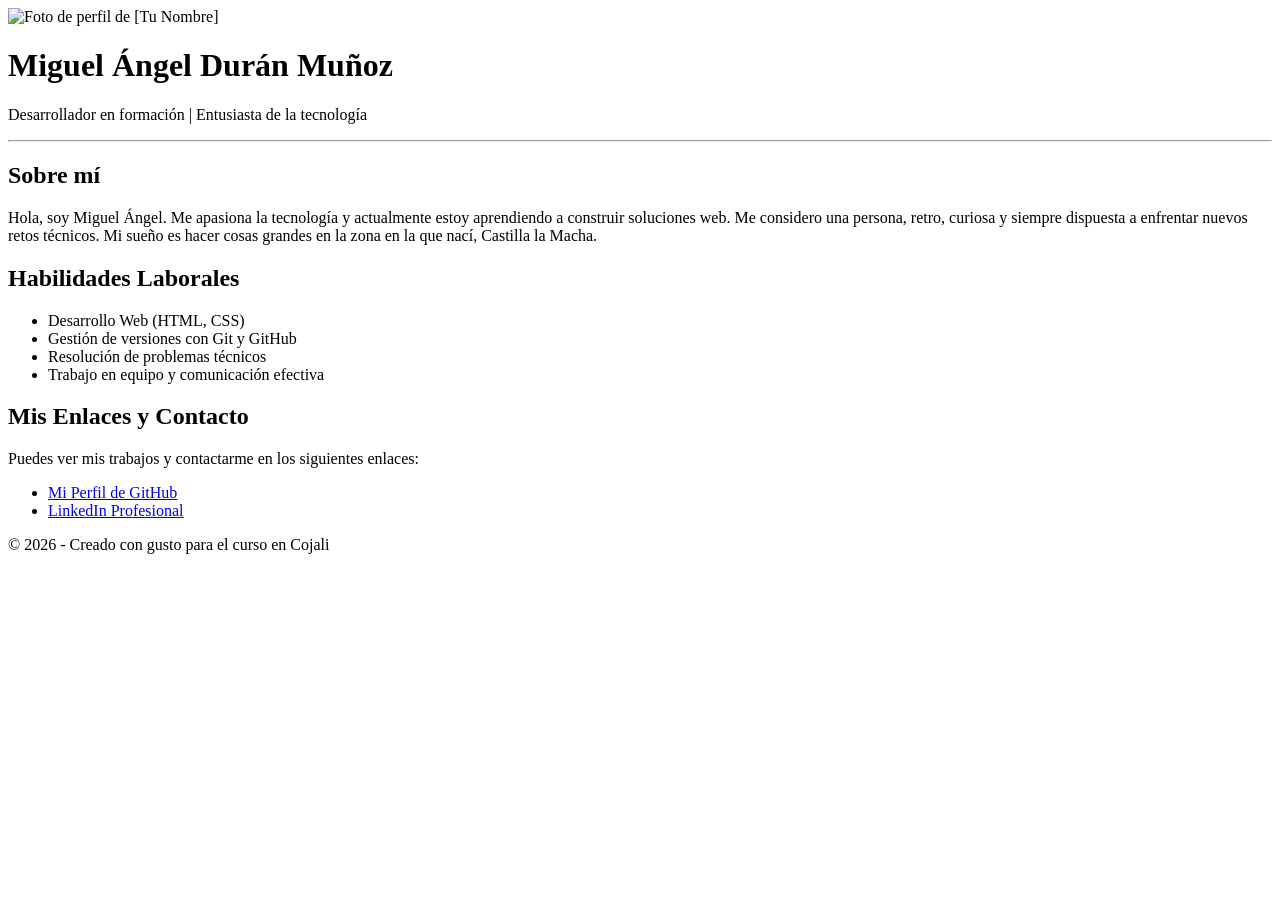
==== index.html @ bf53afa1 "Add files via upload Añadida estructura inicial del portfolio según ejercicio." ====
<!DOCTYPE html>
<html lang="es">
<head>
    <meta charset="UTF-8">
    <meta name="viewport" content="width=device-width, initial-scale=1.0">
    <title>Portafolio Profesional Miguel Ángel Durán Muñoz</title>
</head>
<body>

    <!-- Encabezado con Imagen y Datos Principales -->
    <header>
        <img src="tu-foto.jpg" alt="Foto de perfil de [Tu Nombre]" width="150">
        <h1>Miguel Ángel Durán Muñoz</h1>
        <p>Desarrollador en formación | Entusiasta de la tecnología</p>
    </header>

    <hr>

    <!-- Sección: Sobre Mí -->
    <section id="sobre-mi">
        <h2>Sobre mí</h2>
        <p>
            Hola, soy Miguel Ángel. Me apasiona la tecnología y actualmente estoy 
            aprendiendo a construir soluciones web. Me considero una persona, retro, curiosa 
            y siempre dispuesta a enfrentar nuevos retos técnicos. Mi sueño es hacer cosas
            grandes en la zona en la que nací, Castilla la Macha.
        </p>
    </section>

    <!-- Sección: Habilidades Laborales -->
    <section id="habilidades">
        <h2>Habilidades Laborales</h2>
        <ul>
            <li>Desarrollo Web (HTML, CSS)</li>
            <li>Gestión de versiones con Git y GitHub</li>
            <li>Resolución de problemas técnicos</li>
            <li>Trabajo en equipo y comunicación efectiva</li>
        </ul>
    </section>

    <!-- Sección: Enlaces y Proyectos -->
    <section id="proyectos">
        <h2>Mis Enlaces y Contacto</h2>
        <p>Puedes ver mis trabajos y contactarme en los siguientes enlaces:</p>
        <ul>
            <li><a href="https://github.com/tu-usuario" target="_blank">Mi Perfil de GitHub</a></li>
            <li><a href="https://linkedin.com/in/tu-perfil" target="_blank">LinkedIn Profesional</a></li>
        </ul>
    </section>

    <footer>
        <p>&copy; 2026 - Creado con gusto para el curso en Cojali</p>
    </footer>

</body>
</html>
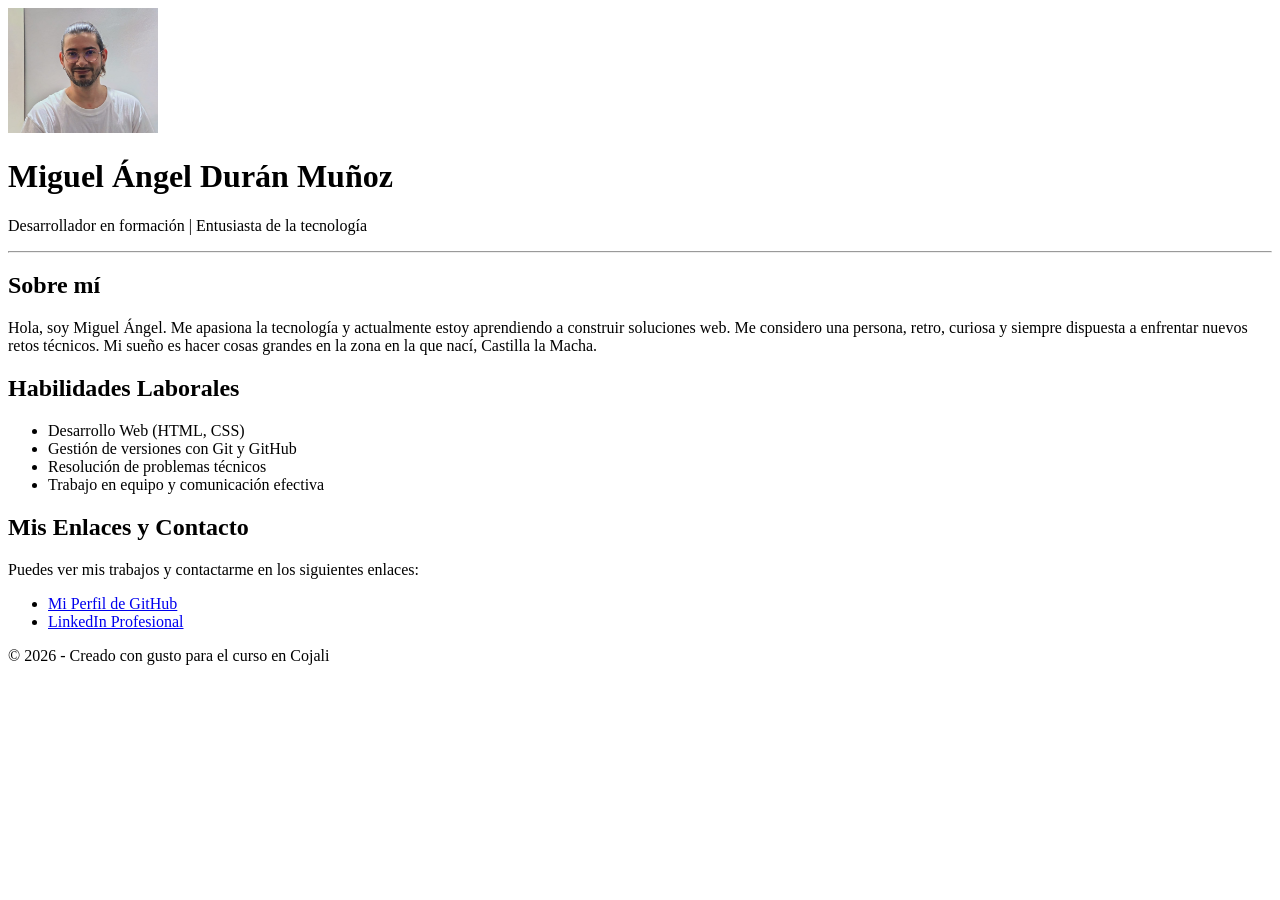
==== commit c4c1d45a: "Versión final con imagen y estructura de carpetas corregida" ====
--- a/index.html
+++ b/index.html
@@ -9,7 +9,7 @@
 
     <!-- Encabezado con Imagen y Datos Principales -->
     <header>
-        <img src="tu-foto.jpg" alt="Foto de perfil de [Tu Nombre]" width="150">
+        <img src="img/curriculum.JPG" alt="Foto de perfil" width="150">
         <h1>Miguel Ángel Durán Muñoz</h1>
         <p>Desarrollador en formación | Entusiasta de la tecnología</p>
     </header>
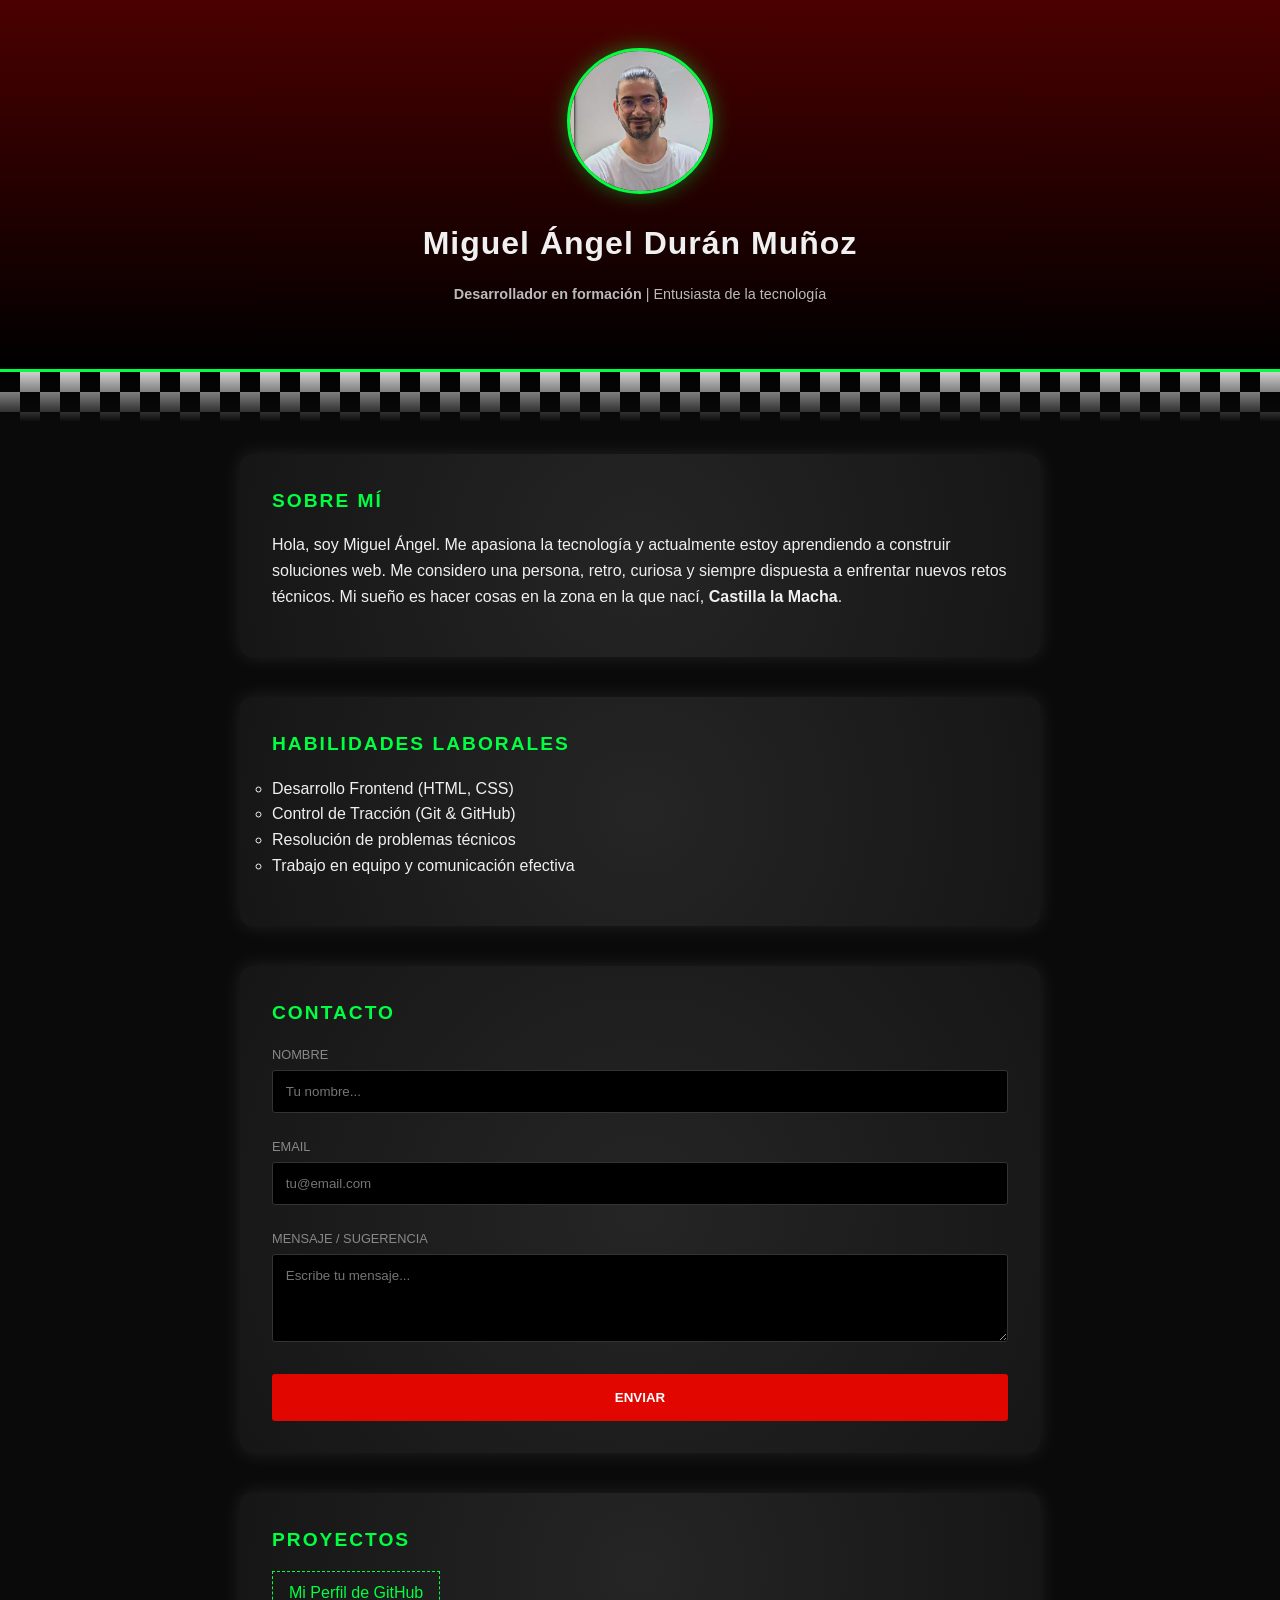
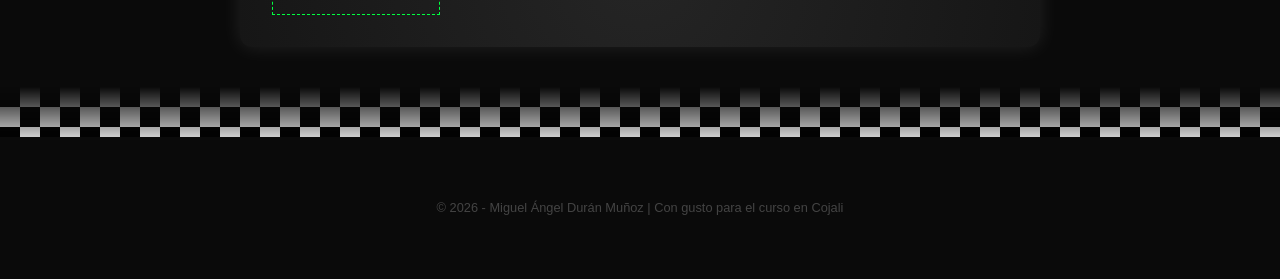
==== commit 6de1e47b: "Diseño día 2: html + css" ====
--- a/index.html
+++ b/index.html
@@ -3,53 +3,72 @@
 <head>
     <meta charset="UTF-8">
     <meta name="viewport" content="width=device-width, initial-scale=1.0">
-    <title>Portafolio Profesional Miguel Ángel Durán Muñoz</title>
+    <title>Mi-portfolio | Miguel Ángel Durán Muñoz</title>
+    <link rel="stylesheet" href="css/style.css">
 </head>
 <body>
 
-    <!-- Encabezado con Imagen y Datos Principales -->
     <header>
-        <img src="img/curriculum.JPG" alt="Foto de perfil" width="150">
+        <img src="img/curriculum.JPG" alt="Miguel Ángel Durán Muñoz" class="img-perfil">
         <h1>Miguel Ángel Durán Muñoz</h1>
-        <p>Desarrollador en formación | Entusiasta de la tecnología</p>
+        <p class="subtitle"><strong>Desarrollador en formación</strong> | Entusiasta de la tecnología</p>
     </header>
 
-    <hr>
+    <div class="bandera-cuadros-arriba"></div>
 
-    <!-- Sección: Sobre Mí -->
-    <section id="sobre-mi">
-        <h2>Sobre mí</h2>
-        <p>
-            Hola, soy Miguel Ángel. Me apasiona la tecnología y actualmente estoy 
+    <main>
+        <section class="sobre-mi">
+            <h2>Sobre mí</h2>
+            <p>
+                Hola, soy Miguel Ángel. Me apasiona la tecnología y actualmente estoy 
             aprendiendo a construir soluciones web. Me considero una persona, retro, curiosa 
-            y siempre dispuesta a enfrentar nuevos retos técnicos. Mi sueño es hacer cosas
-            grandes en la zona en la que nací, Castilla la Macha.
-        </p>
-    </section>
+            y siempre dispuesta a enfrentar nuevos retos técnicos. Mi sueño es hacer  cosas
+            en la zona en la que nací, <strong>Castilla la Macha</strong>.
+            </p>
+        </section>
 
-    <!-- Sección: Habilidades Laborales -->
-    <section id="habilidades">
-        <h2>Habilidades Laborales</h2>
-        <ul>
-            <li>Desarrollo Web (HTML, CSS)</li>
-            <li>Gestión de versiones con Git y GitHub</li>
-            <li>Resolución de problemas técnicos</li>
-            <li>Trabajo en equipo y comunicación efectiva</li>
-        </ul>
-    </section>
+        <section class="habilidades">
+            <h2>Habilidades Laborales</h2>
+            <ul>
+                <li>Desarrollo Frontend (HTML, CSS)</li>
+                <li>Control de Tracción (Git & GitHub)</li>
+                <li>Resolución de problemas técnicos</li>
+                <li>Trabajo en equipo y comunicación efectiva</li>
+            </ul>
+        </section>
 
-    <!-- Sección: Enlaces y Proyectos -->
-    <section id="proyectos">
-        <h2>Mis Enlaces y Contacto</h2>
-        <p>Puedes ver mis trabajos y contactarme en los siguientes enlaces:</p>
-        <ul>
-            <li><a href="https://github.com/tu-usuario" target="_blank">Mi Perfil de GitHub</a></li>
-            <li><a href="https://linkedin.com/in/tu-perfil" target="_blank">LinkedIn Profesional</a></li>
-        </ul>
-    </section>
+        <section class="contacto">
+            <h2>Contacto</h2>
+            <form>
+                <div class="form-group">
+                    <label for="nombre">Nombre</label>
+                    <input type="text" id="nombre" class="nombre" name="nombre" placeholder="Tu nombre..." required>
+                </div>
+
+                <div class="form-group">
+                    <label for="email">Email</label>
+                    <input type="email" id="email" class="email" name="email" placeholder="tu@email.com" required>
+                </div>
+
+                <div class="form-group">
+                    <label for="mensaje">Mensaje / Sugerencia</label>
+                    <textarea id="mensaje" class="mensaje" name="mensaje" rows="4" placeholder="Escribe tu mensaje..."></textarea>
+                </div>
+
+                <button type="submit">Enviar</button>
+            </form>
+        </section>
+
+        <section class="paddock">
+            <h2>Proyectos</h2>
+            <a href="https://github.com/madzorca/mi-portfolio.git" target="_blank" class="github-link">Mi Perfil de GitHub</a>
+        </section>
+    </main>
+
+    <div class="bandera-cuadros-abajo"></div>
 
     <footer>
-        <p>&copy; 2026 - Creado con gusto para el curso en Cojali</p>
+        <p>&copy; 2026 - Miguel Ángel Durán Muñoz | Con gusto para el curso en Cojali</p>
     </footer>
 
 </body>
--- a/css/style.css
+++ b/css/style.css
@@ -0,0 +1,190 @@
+/* Paleta de colores SimRacing */
+:root {
+    --rojo-f1: #e10600;
+    --verde-neon: #00ff41;
+    --fondo: #0a0a0a;
+    --tarjeta: #161616;
+    --texto: #f0f0f0;
+}
+
+body {
+    background-color: var(--fondo);
+    color: var(--texto);
+    font-family: 'Segoe UI', Tahoma, Geneva, Verdana, sans-serif;
+    margin: 0;
+    line-height: 1.6;
+}
+
+/* Encabezado con degradado agresivo */
+header {
+    background: linear-gradient(180deg, #4b0000 0%, #000000 100%);
+    padding: 3rem 1rem;
+    text-align: center;
+    border-bottom: 3px solid var(--verde-neon);
+}
+
+.img-perfil {
+    width: 140px;
+    height: 140px;
+    border-radius: 50%;
+    border: 3px solid var(--verde-neon);
+    box-shadow: 0 0 20px rgba(0, 255, 65, 0.4);
+    object-fit: cover; /* Evita que la foto se deforme */
+}
+
+h1 {
+    margin: 1rem 0 0.5rem 0;
+    letter-spacing: 1px;
+}
+
+.subtitle {
+    font-size: 0.9rem;
+    color: #bbb;
+}
+
+/* Contenedor y Secciones */
+main {
+    max-width: 800px;
+    margin: 2rem auto;
+    padding: 0 1.5rem;
+}
+
+/* Secciones con resplandor uniforme en todas las direcciones */
+section {
+    background: var(--tarjeta);
+    padding: 2rem;
+    margin-bottom: 2.5rem;
+    border-radius: 12px;
+    border: none; /* Adiós definitivo a la franja roja lateral */
+
+    /* Resplandor uniforme: 0px de desplazamiento (x e y), 
+       20px de desenfoque y un gris claro transparente */
+    box-shadow: 0 0 20px rgba(255, 255, 255, 0.1);
+
+    /* Degradado radial sutil para el fondo de la tarjeta */
+    background-image: radial-gradient(
+        circle, 
+        #252525 0%, 
+        var(--tarjeta) 100%
+    );
+
+    transition: box-shadow 0.4s ease, transform 0.4s ease;
+}
+
+h2 {
+    color: var(--verde-neon);
+    text-transform: uppercase;
+    font-size: 1.2rem;
+    margin-top: 0;
+    letter-spacing: 2px;
+}
+
+/* Estilos de Formulario */
+.form-group {
+    margin-bottom: 1.5rem;
+}
+
+label {
+    display: block;
+    font-size: 0.8rem;
+    text-transform: uppercase;
+    color: #888;
+    margin-bottom: 5px;
+}
+
+/* Inputs con aspecto de consola de datos */
+input, textarea {
+    width: 100%;
+    background: #000;
+    border: 1px solid #333;
+    color: white;
+    padding: 0.8rem;
+    border-radius: 3px;
+    font-family: inherit;
+    box-sizing: border-box; 
+}
+
+input:focus, textarea:focus {
+    outline: none;
+    border-color: var(--verde-neon);
+}
+
+/* Botón que parece un interruptor de arranque */
+button {
+    background-color: var(--rojo-f1);
+    color: white;
+    padding: 1rem;
+    border: none;
+    border-radius: 3px;
+    font-weight: bold;
+    text-transform: uppercase;
+    cursor: pointer;
+    width: 100%;
+    transition: all 0.3s ease;
+}
+
+button:hover {
+    background-color: var(--verde-neon);
+    color: black;
+    box-shadow: 0 0 15px var(--verde-neon);
+}
+
+/* Enlaces y Footer */
+.github-link {
+    display: inline-block;
+    color: var(--verde-neon);
+    text-decoration: none;
+    border: 1px dashed var(--verde-neon);
+    padding: 0.5rem 1rem;
+    transition: 0.3s;
+}
+
+.github-link:hover {
+    background: var(--verde-neon);
+    color: black;
+}
+
+footer {
+    text-align: center;
+    padding: 3rem;
+    font-size: 0.8rem;
+    color: #444;
+}
+
+/* Estilo para las listas de habilidades */
+ul {
+    list-style: circle;
+    padding: 0;
+}
+
+.bandera-cuadros-arriba {
+    height: 50px; /* Altura de la franja */
+    width: 100%;
+    
+    /* Creamos el patrón de cuadros con solo 2 líneas */
+    background-image: conic-gradient(#fff 90deg, #000 90deg 180deg, #fff 180deg 270deg, #000 270deg);
+    background-size: 40px 40px; /* Tamaño de los cuadros */
+
+    /* El degradado hacia el main */
+    -webkit-mask-image: linear-gradient(to bottom, black, transparent);
+    mask-image: linear-gradient(to bottom, black, transparent);
+    
+    opacity: 0.8;
+    margin-bottom: 20px;
+}
+
+.bandera-cuadros-abajo {
+    height: 50px;
+    width: 100%;
+    
+    /* El mismo patrón de cuadros sencillo */
+    background-image: conic-gradient(#fff 90deg, #000 90deg 180deg, #fff 180deg 270deg, #000 270deg);
+    background-size: 40px 40px;
+
+    /* Transparencia al revés: de transparente a negro (opaco) */
+    -webkit-mask-image: linear-gradient(to top, black, transparent);
+    mask-image: linear-gradient(to top, black, transparent);
+    
+    opacity: 0.8;
+    margin-top: 20px; /* Espacio con lo que haya arriba */
+}
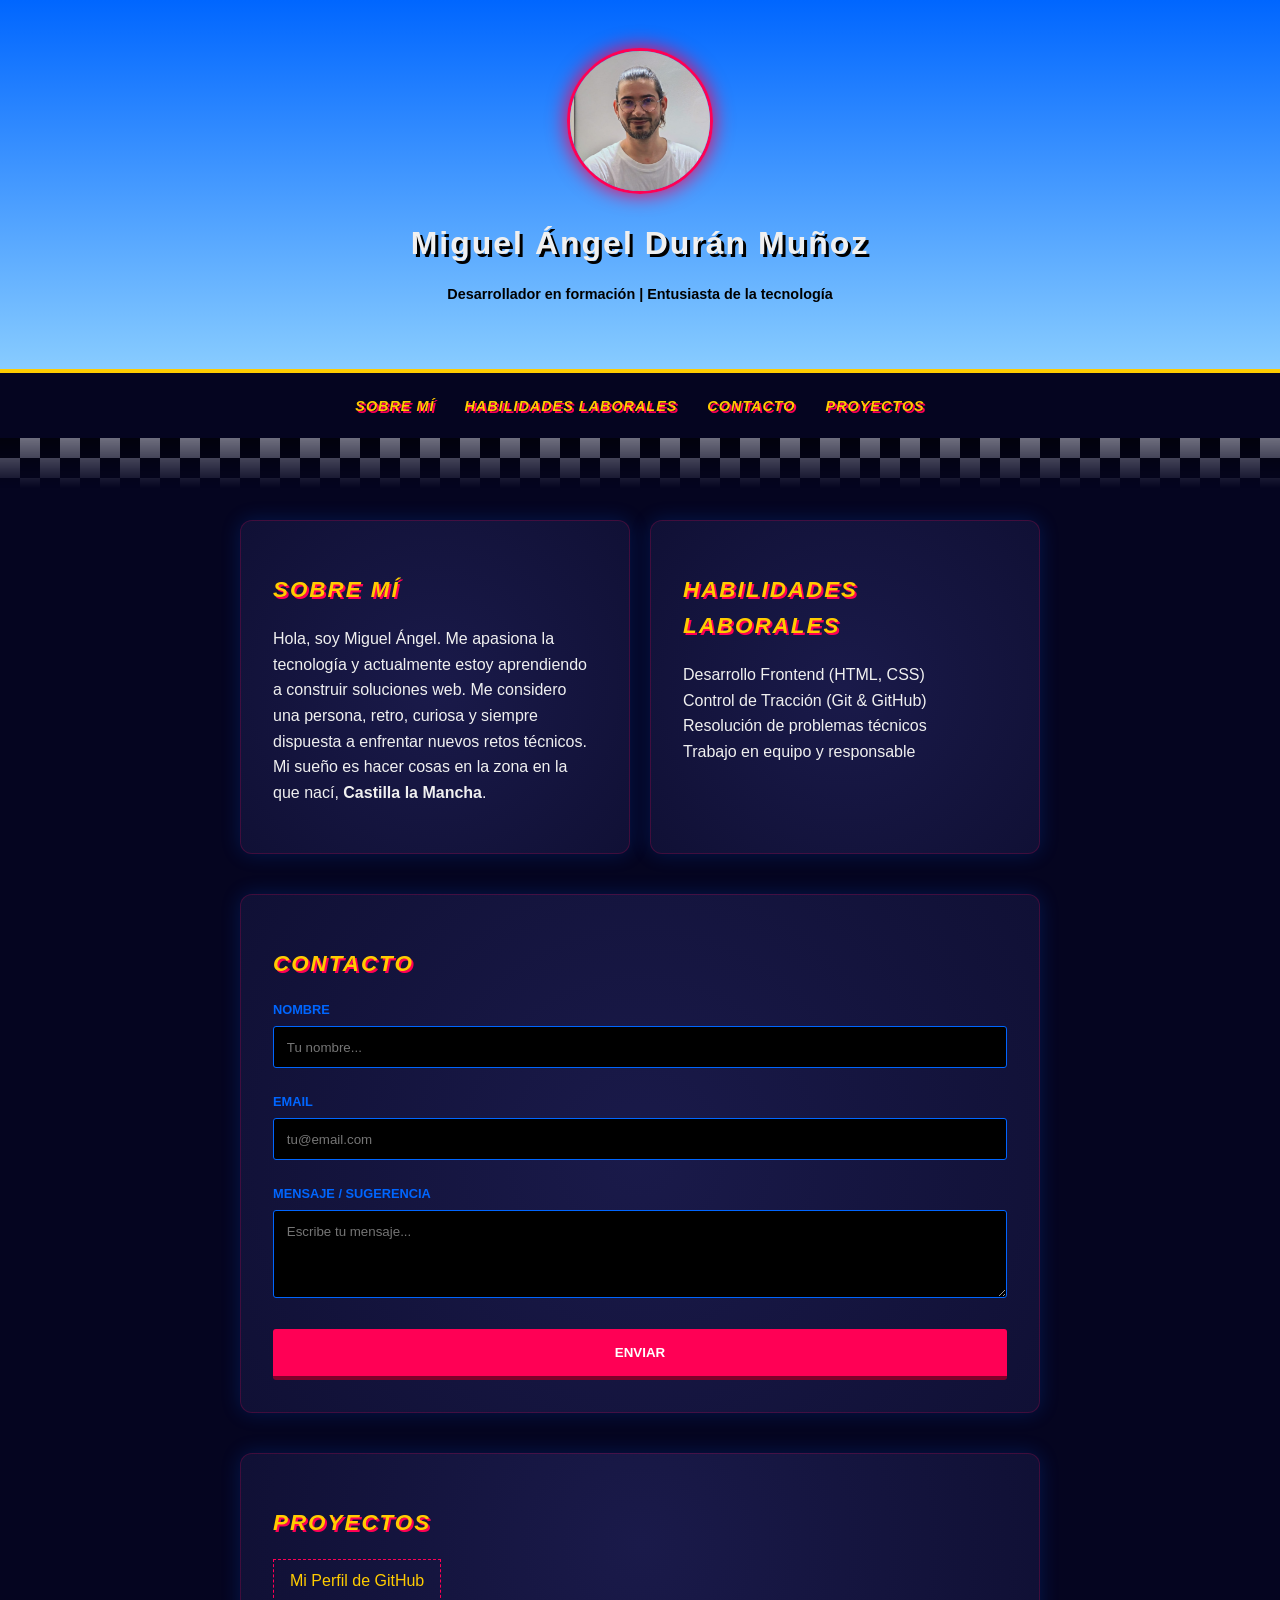
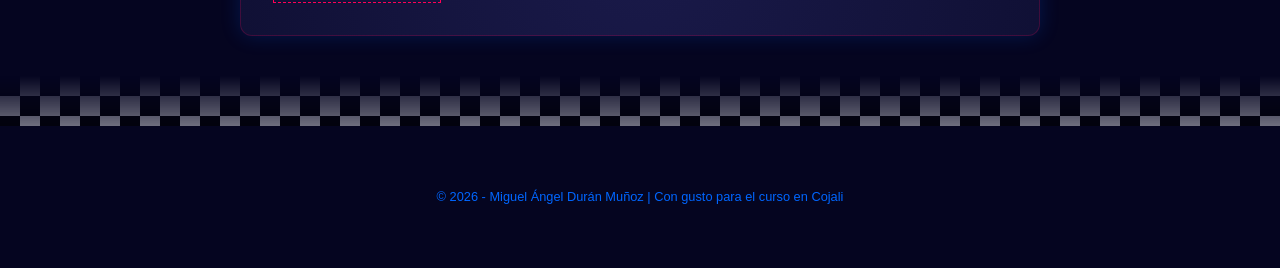
==== commit 7362ee64: "Menú + flex/cambio de colores" ====
--- a/index.html
+++ b/index.html
@@ -14,30 +14,41 @@
         <p class="subtitle"><strong>Desarrollador en formación</strong> | Entusiasta de la tecnología</p>
     </header>
 
+        <nav>
+            <ul class="menu-navegacion">
+                <li><a href="#sobre-mi">Sobre mí</a></li>
+                <li><a href="#habilidades">Habilidades Laborales</a></li>
+                <li><a href="#contacto">Contacto</a></li>
+                <li><a href="#proyectos">Proyectos</a></li>
+            </ul>
+        </nav>
+
     <div class="bandera-cuadros-arriba"></div>
 
     <main>
-        <section class="sobre-mi">
+        <div class="contenedor-flex">
+        <section class="sobre-mi" id="sobre-mi">
             <h2>Sobre mí</h2>
             <p>
                 Hola, soy Miguel Ángel. Me apasiona la tecnología y actualmente estoy 
             aprendiendo a construir soluciones web. Me considero una persona, retro, curiosa 
             y siempre dispuesta a enfrentar nuevos retos técnicos. Mi sueño es hacer  cosas
-            en la zona en la que nací, <strong>Castilla la Macha</strong>.
+            en la zona en la que nací, <strong>Castilla la Mancha</strong>.
             </p>
         </section>
 
-        <section class="habilidades">
+        <section class="habilidades" id="habilidades">
             <h2>Habilidades Laborales</h2>
             <ul>
                 <li>Desarrollo Frontend (HTML, CSS)</li>
                 <li>Control de Tracción (Git & GitHub)</li>
                 <li>Resolución de problemas técnicos</li>
-                <li>Trabajo en equipo y comunicación efectiva</li>
+                <li>Trabajo en equipo y responsable</li>
             </ul>
         </section>
+        </div>
 
-        <section class="contacto">
+        <section class="contacto" id="contacto">
             <h2>Contacto</h2>
             <form>
                 <div class="form-group">
@@ -59,7 +70,7 @@
             </form>
         </section>
 
-        <section class="paddock">
+        <section class="proyectos" id="proyectos">
             <h2>Proyectos</h2>
             <a href="https://github.com/madzorca/mi-portfolio.git" target="_blank" class="github-link">Mi Perfil de GitHub</a>
         </section>
--- a/css/style.css
+++ b/css/style.css
@@ -1,9 +1,11 @@
-/* Paleta de colores SimRacing */
+/* Paleta de colores OutRun / SEGA Sky */
 :root {
-    --rojo-f1: #e10600;
-    --verde-neon: #00ff41;
-    --fondo: #0a0a0a;
-    --tarjeta: #161616;
+    --rojo-neon: #ff0055;    /* El rosa/rojo del logo de OutRun */
+    --verde-neon: #33ff00;   /* Verde brillante de recreativa */
+    --azul-sega: #0066ff;    /* El legendario SEGA Sky Blue */
+    --amarillo-sun: #ffcc00; /* Amarillo eléctrico */
+    --fondo: #050520;        /* Azul noche profundo */
+    --tarjeta: #101035;      /* Azul oscuro para las secciones */
     --texto: #f0f0f0;
 }
 
@@ -15,31 +17,33 @@
     line-height: 1.6;
 }
 
-/* Encabezado con degradado agresivo */
+/* Encabezado: El cielo de SEGA */
 header {
-    background: linear-gradient(180deg, #4b0000 0%, #000000 100%);
+    background: linear-gradient(180deg, var(--azul-sega) 0%, #88ccff 100%);
     padding: 3rem 1rem;
     text-align: center;
-    border-bottom: 3px solid var(--verde-neon);
+    border-bottom: 4px solid var(--amarillo-sun);
 }
 
 .img-perfil {
     width: 140px;
     height: 140px;
     border-radius: 50%;
-    border: 3px solid var(--verde-neon);
-    box-shadow: 0 0 20px rgba(0, 255, 65, 0.4);
-    object-fit: cover; /* Evita que la foto se deforme */
+    border: 3px solid var(--rojo-neon);
+    box-shadow: 0 0 20px var(--rojo-neon);
+    object-fit: cover;
 }
 
 h1 {
     margin: 1rem 0 0.5rem 0;
-    letter-spacing: 1px;
+    letter-spacing: 2px;
+    text-shadow: 3px 3px #000;
 }
 
 .subtitle {
     font-size: 0.9rem;
-    color: #bbb;
+    color: #000; /* Negro para que resalte sobre el azul claro */
+    font-weight: bold;
 }
 
 /* Contenedor y Secciones */
@@ -49,37 +53,55 @@
     padding: 0 1.5rem;
 }
 
-/* Secciones con resplandor uniforme en todas las direcciones */
+/* Secciones con relieve OutRun */
 section {
     background: var(--tarjeta);
     padding: 2rem;
     margin-bottom: 2.5rem;
     border-radius: 12px;
-    border: none; /* Adiós definitivo a la franja roja lateral */
-
-    /* Resplandor uniforme: 0px de desplazamiento (x e y), 
-       20px de desenfoque y un gris claro transparente */
-    box-shadow: 0 0 20px rgba(255, 255, 255, 0.1);
-
-    /* Degradado radial sutil para el fondo de la tarjeta */
+    border: 1px solid rgba(255, 0, 85, 0.2);
+
+    /* Resplandor uniforme en azul */
+    box-shadow: 0 0 20px rgba(0, 102, 255, 0.2);
+
+    /* Degradado radial de dentro a fuera */
     background-image: radial-gradient(
         circle, 
-        #252525 0%, 
+        #1a1a4a 0%, 
         var(--tarjeta) 100%
     );
 
     transition: box-shadow 0.4s ease, transform 0.4s ease;
 }
 
+/*Contenedor que activa el modo flexbox*/
+.contenedor-flex {
+    display: flex;
+    gap: 20px;
+    margin-bottom: 2.5rem;
+}
+
+
+.contenedor-flex section {
+    flex: 1; /*50% del ancho para cada una*/
+    margin-bottom: 0;
+}
+
+section:hover {
+    transform: scale(1.02);
+    box-shadow: 0 0 30px var(--rojo-neon);
+}
+
 h2 {
-    color: var(--verde-neon);
-    text-transform: uppercase;
-    font-size: 1.2rem;
-    margin-top: 0;
+    color: var(--amarillo-sun);
+    text-transform: uppercase;
+    font-size: 1.4rem;
+    font-style: italic;
     letter-spacing: 2px;
-}
-
-/* Estilos de Formulario */
+    text-shadow: 2px 2px var(--rojo-neon);
+}
+
+/* Estilos de Formulario Retro */
 .form-group {
     margin-bottom: 1.5rem;
 }
@@ -88,15 +110,15 @@
     display: block;
     font-size: 0.8rem;
     text-transform: uppercase;
-    color: #888;
+    color: var(--azul-sega);
+    font-weight: bold;
     margin-bottom: 5px;
 }
 
-/* Inputs con aspecto de consola de datos */
 input, textarea {
     width: 100%;
     background: #000;
-    border: 1px solid #333;
+    border: 1px solid var(--azul-sega);
     color: white;
     padding: 0.8rem;
     border-radius: 3px;
@@ -106,12 +128,13 @@
 
 input:focus, textarea:focus {
     outline: none;
-    border-color: var(--verde-neon);
-}
-
-/* Botón que parece un interruptor de arranque */
+    border-color: var(--amarillo-sun);
+    box-shadow: 0 0 10px var(--amarillo-sun);
+}
+
+/* Botón "Insert Coin" */
 button {
-    background-color: var(--rojo-f1);
+    background-color: var(--rojo-neon);
     color: white;
     padding: 1rem;
     border: none;
@@ -120,71 +143,121 @@
     text-transform: uppercase;
     cursor: pointer;
     width: 100%;
-    transition: all 0.3s ease;
+    transition: 0.3s;
+    border-bottom: 4px solid #80002a;
 }
 
 button:hover {
     background-color: var(--verde-neon);
     color: black;
+    border-bottom: 4px solid #1a8000;
     box-shadow: 0 0 15px var(--verde-neon);
 }
 
 /* Enlaces y Footer */
 .github-link {
     display: inline-block;
-    color: var(--verde-neon);
+    color: var(--amarillo-sun);
     text-decoration: none;
-    border: 1px dashed var(--verde-neon);
+    border: 1px dashed var(--rojo-neon);
     padding: 0.5rem 1rem;
     transition: 0.3s;
 }
 
 .github-link:hover {
-    background: var(--verde-neon);
-    color: black;
+    background: var(--rojo-neon);
+    color: white;
 }
 
 footer {
     text-align: center;
     padding: 3rem;
     font-size: 0.8rem;
-    color: #444;
-}
-
-/* Estilo para las listas de habilidades */
+    color: var(--azul-sega);
+}
+
 ul {
-    list-style: circle;
+    list-style: none;
     padding: 0;
 }
 
+
+
+/* Banderas ajustadas al tono */
+.bandera-cuadros-arriba, .bandera-cuadros-abajo {
+    height: 50px;
+    width: 100%;
+    background-image: conic-gradient(rgba(255,255,255,0.7) 90deg, #000 90deg 180deg, rgba(255,255,255,0.7) 180deg 270deg, #000 270deg);
+    background-size: 40px 40px;
+    opacity: 0.6;
+}
+
 .bandera-cuadros-arriba {
-    height: 50px; /* Altura de la franja */
-    width: 100%;
-    
-    /* Creamos el patrón de cuadros con solo 2 líneas */
-    background-image: conic-gradient(#fff 90deg, #000 90deg 180deg, #fff 180deg 270deg, #000 270deg);
-    background-size: 40px 40px; /* Tamaño de los cuadros */
-
-    /* El degradado hacia el main */
     -webkit-mask-image: linear-gradient(to bottom, black, transparent);
     mask-image: linear-gradient(to bottom, black, transparent);
-    
-    opacity: 0.8;
     margin-bottom: 20px;
 }
 
 .bandera-cuadros-abajo {
-    height: 50px;
-    width: 100%;
-    
-    /* El mismo patrón de cuadros sencillo */
-    background-image: conic-gradient(#fff 90deg, #000 90deg 180deg, #fff 180deg 270deg, #000 270deg);
-    background-size: 40px 40px;
-
-    /* Transparencia al revés: de transparente a negro (opaco) */
     -webkit-mask-image: linear-gradient(to top, black, transparent);
     mask-image: linear-gradient(to top, black, transparent);
-    
-    opacity: 0.8;
-    margin-top: 20px; /* Espacio con lo que haya arriba */
+    margin-top: 20px;
+}
+
+/* RESPONSIVE: Si se ve en un móvil, se ponen una debajo de otra */
+@media (max-width: 770px) {
+    .contenedor-flex {
+        flex-direction: column;
+    }
+    section:hover {
+        transform: none; /* Quita el aumento de tamaño */
+        box-shadow: 0 0 20px rgba(0, 102, 255, 0.2); /* Mantiene la sombra base, sin brillo extra */
+    }
+
+    button:hover {
+        background-color: var(--rojo-neon); /* Mantiene su color original */
+        color: white;
+        box-shadow: none;
+        border-bottom: 4px solid #80002a; /* Mantiene el borde original */
+    }
+}
+
+/* Contenedor del menú */
+.menu-navegacion {
+    list-style: none; /* Quita los puntos/palmeras de la lista */
+    padding: 20px 0;
+    margin: 0;
+    display: flex; /* Pone los elementos en horizontal */
+    justify-content: center; /* Los centra en la pantalla */
+    gap: 30px; /* Espacio entre cada enlace */
+    background-color: var(--fondo); /* Fondo oscuro para que resalte */
+}
+
+/* Estilo de los enlaces */
+.menu-navegacion a {
+    text-decoration: none; /* ¡Adiós al subrayado! */
+    color: var(--amarillo-sun); /* Color amarillo eléctrico */
+    text-transform: uppercase;
+    font-weight: bold;
+    font-style: italic;
+    font-size: 0.9rem;
+    letter-spacing: 1px;
+    transition: all 0.3s ease;
+    text-shadow: 2px 2px var(--rojo-neon); /* Efecto relieve retro */
+}
+
+/* Efecto al pasar el ratón por el menú */
+.menu-navegacion a:hover {
+    color: var(--texto);
+    text-shadow: 0 0 10px var(--azul-sega); /* Brillo neón azul */
+    transform: translateY(-3px); /* Pequeño salto hacia arriba */
+}
+
+/* Ajuste para móvil (770px) */
+@media (max-width: 770px) {
+    .menu-navegacion {
+        flex-direction: column; /* Vuelven a estar uno debajo de otro */
+        align-items: center;
+        gap: 15px;
+    }
 }
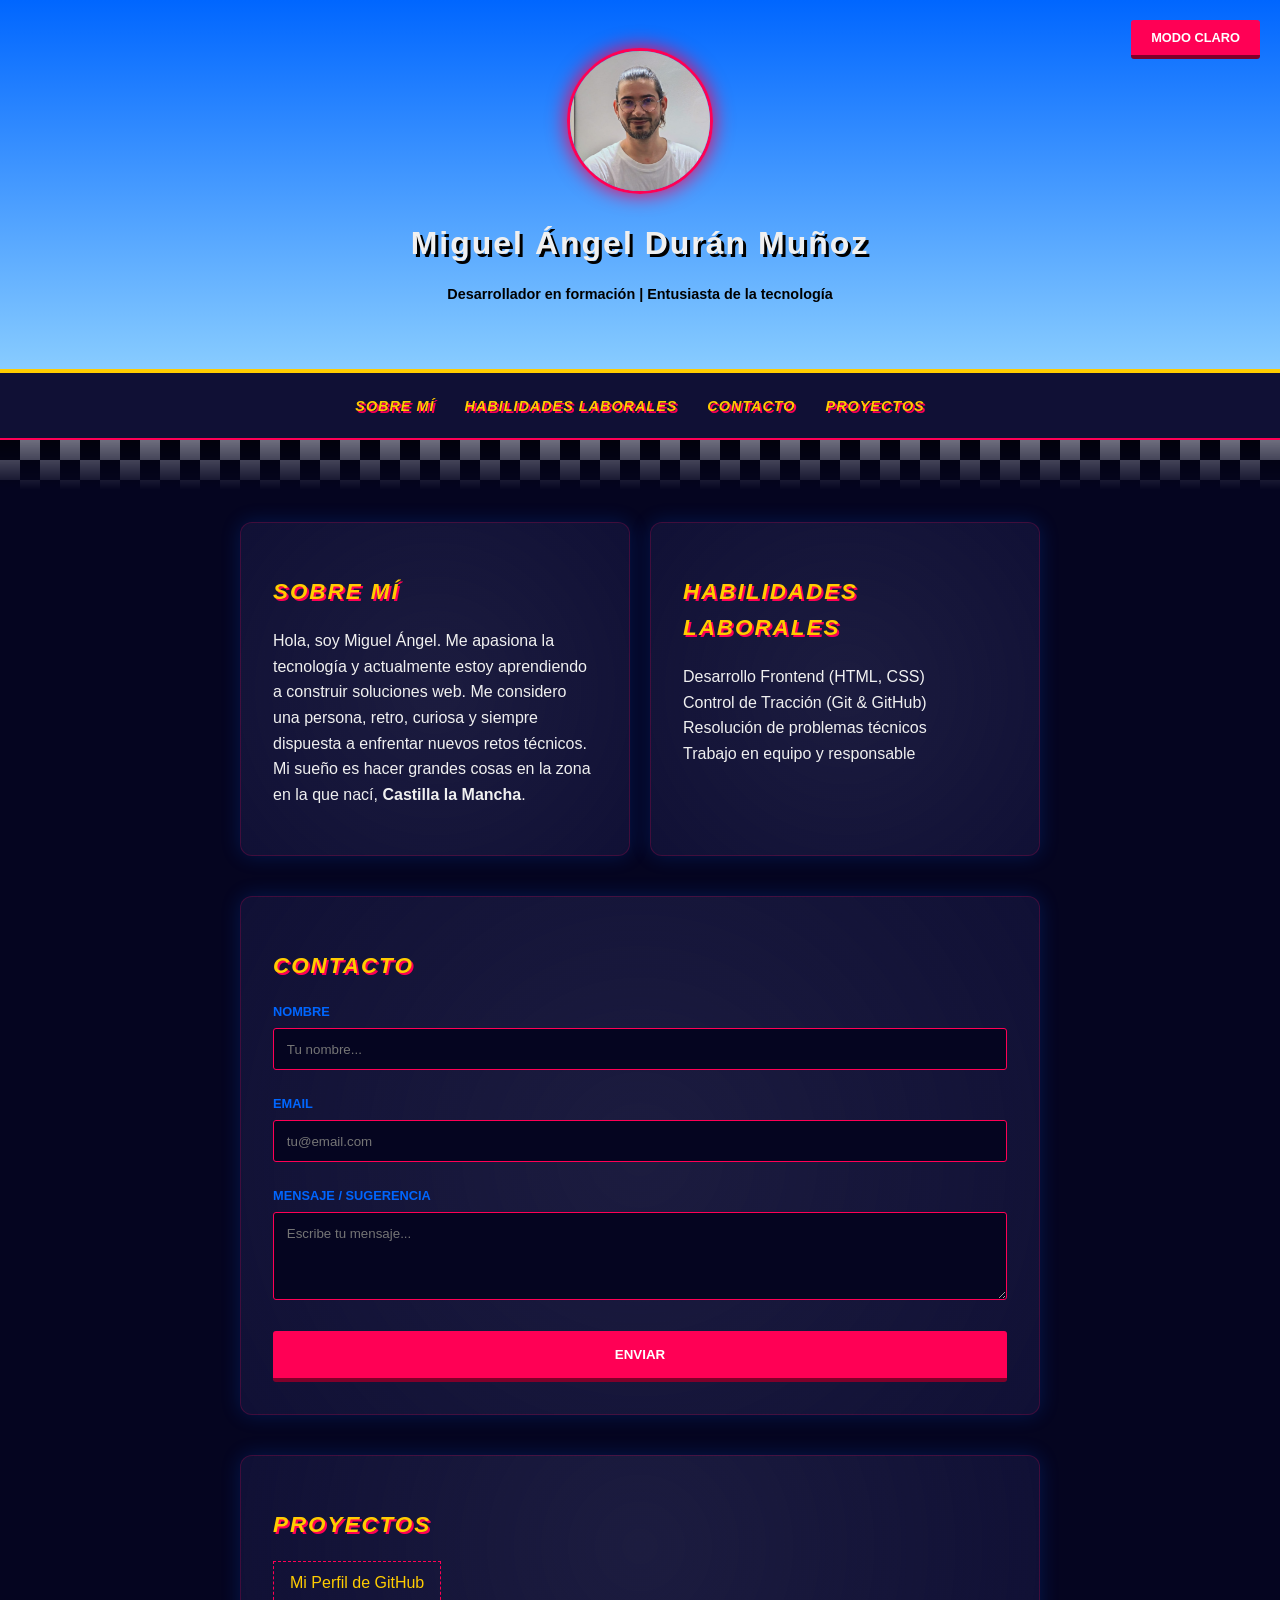
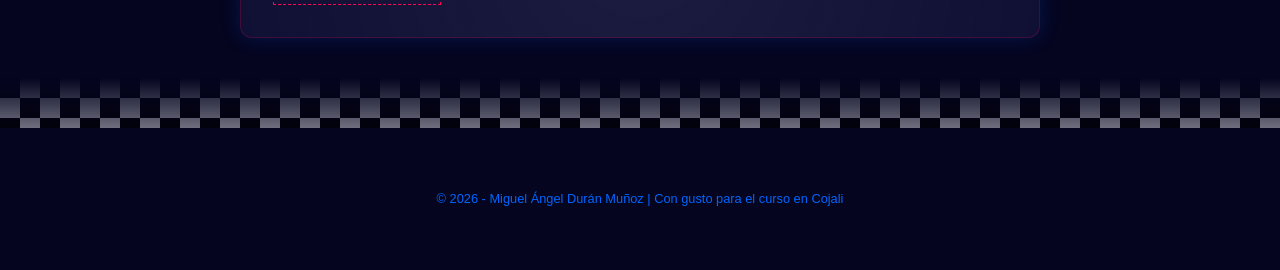
==== commit 222f556e: "Correciones + implementación modo claro/oscuro con js" ====
--- a/index.html
+++ b/index.html
@@ -12,6 +12,9 @@
         <img src="img/curriculum.JPG" alt="Miguel Ángel Durán Muñoz" class="img-perfil">
         <h1>Miguel Ángel Durán Muñoz</h1>
         <p class="subtitle"><strong>Desarrollador en formación</strong> | Entusiasta de la tecnología</p>
+        <button id="theme-toggle" style="position: absolute; top: 20px; right: 20px;">
+        Cambiar Modo
+        </button>
     </header>
 
         <nav>
@@ -32,7 +35,7 @@
             <p>
                 Hola, soy Miguel Ángel. Me apasiona la tecnología y actualmente estoy 
             aprendiendo a construir soluciones web. Me considero una persona, retro, curiosa 
-            y siempre dispuesta a enfrentar nuevos retos técnicos. Mi sueño es hacer  cosas
+            y siempre dispuesta a enfrentar nuevos retos técnicos. Mi sueño es hacer grandes cosas
             en la zona en la que nací, <strong>Castilla la Mancha</strong>.
             </p>
         </section>
@@ -72,7 +75,7 @@
 
         <section class="proyectos" id="proyectos">
             <h2>Proyectos</h2>
-            <a href="https://github.com/madzorca/mi-portfolio.git" target="_blank" class="github-link">Mi Perfil de GitHub</a>
+            <a href="https://github.com/madzorca/mi-portfolio-html" target="_blank" class="github-link">Mi Perfil de GitHub</a>
         </section>
     </main>
 
@@ -82,5 +85,6 @@
         <p>&copy; 2026 - Miguel Ángel Durán Muñoz | Con gusto para el curso en Cojali</p>
     </footer>
 
+    <script src="./js/script.js"></script>
 </body>
 </html>
--- a/css/style.css
+++ b/css/style.css
@@ -1,20 +1,54 @@
 /* Paleta de colores OutRun / SEGA Sky */
 :root {
-    --rojo-neon: #ff0055;    /* El rosa/rojo del logo de OutRun */
-    --verde-neon: #33ff00;   /* Verde brillante de recreativa */
-    --azul-sega: #0066ff;    /* El legendario SEGA Sky Blue */
-    --amarillo-sun: #ffcc00; /* Amarillo eléctrico */
-    --fondo: #050520;        /* Azul noche profundo */
-    --tarjeta: #101035;      /* Azul oscuro para las secciones */
-    --texto: #f0f0f0;
+    /* Colores de marca (OutRun) */
+    --rojo-neon: #ff0055;
+    --verde-neon: #33ff00;
+    --azul-sega: #0066ff;
+    --amarillo-sun: #ffcc00;
+    
+    /* Variables que cambiarán con el modo */
+    --bg-color: #050520;    /* Tu azul noche profundo por defecto */
+    --tarjeta: #101035;     /* Azul oscuro para secciones */
+    --text-color: #f0f0f0;
+    --accent-color: var(--rojo-neon);
+}
+
+/* Modo Claro (Inversión de colores y ajustes varios) */
+body.light-mode {
+    --bg-color: #f8f9fa;
+    --tarjeta: #ffffff;     
+    --text-color: #1a1a2e; /* Un azul casi negro para mejor lectura */  
+    --accent-color: var(--azul-sega);
+    /* Añadimos esta para que las sombras no sean rojas en modo claro */
+    --shadow-color: rgba(0, 102, 255, 0.1); 
+}
+
+body.light-mode h1, 
+body.light-mode h2, 
+body.light-mode .menu-navegacion a {
+    text-shadow: none; /* Quitamos el relieve retro que ensucia el texto claro */
+    color: var(--text-color);
+}
+
+body.light-mode .menu-navegacion a {
+    border-bottom: 2px solid var(--azul-sega);
+}
+
+body.light-mode .subtitle {
+    color: var(--text-color);
+    opacity: 0.8;
 }
 
 body {
-    background-color: var(--fondo);
-    color: var(--texto);
+    background-color: var(--bg-color);
+    color: var(--text-color);
     font-family: 'Segoe UI', Tahoma, Geneva, Verdana, sans-serif;
     margin: 0;
+    /* Usamos min-height para que el fondo cubra toda la pantalla siempre */
+    min-height: 100vh; 
     line-height: 1.6;
+    /* La transición debe incluir 'all' o los elementos específicos para que no parpadee */
+    transition: background-color 0.3s ease, color 0.3s ease;
 }
 
 /* Encabezado: El cielo de SEGA */
@@ -23,6 +57,16 @@
     padding: 3rem 1rem;
     text-align: center;
     border-bottom: 4px solid var(--amarillo-sun);
+}
+
+#theme-toggle {
+    width: auto; /* Que solo ocupe lo que mide el texto */
+    padding: 10px 20px;
+    font-size: 0.8rem;
+    position: absolute; /* Para moverlo libremente */
+    top: 15px;
+    right: 15px;
+    z-index: 100; /* Para que siempre esté por encima de todo */
 }
 
 .img-perfil {
@@ -67,7 +111,7 @@
     /* Degradado radial de dentro a fuera */
     background-image: radial-gradient(
         circle, 
-        #1a1a4a 0%, 
+        rgba(255, 255, 255, 0.05) 0%, 
         var(--tarjeta) 100%
     );
 
@@ -89,7 +133,7 @@
 
 section:hover {
     transform: scale(1.02);
-    box-shadow: 0 0 30px var(--rojo-neon);
+    box-shadow: 0 0 30px var(--accent-color);
 }
 
 h2 {
@@ -117,13 +161,14 @@
 
 input, textarea {
     width: 100%;
-    background: #000;
-    border: 1px solid var(--azul-sega);
-    color: white;
+    background: var(--bg-color);
+    border: 1px solid var(--accent-color);
+    color: var(--text-color);
     padding: 0.8rem;
     border-radius: 3px;
     font-family: inherit;
-    box-sizing: border-box; 
+    box-sizing: border-box;
+    transition: all 0.3s ease;
 }
 
 input:focus, textarea:focus {
@@ -181,8 +226,6 @@
     padding: 0;
 }
 
-
-
 /* Banderas ajustadas al tono */
 .bandera-cuadros-arriba, .bandera-cuadros-abajo {
     height: 50px;
@@ -230,7 +273,8 @@
     display: flex; /* Pone los elementos en horizontal */
     justify-content: center; /* Los centra en la pantalla */
     gap: 30px; /* Espacio entre cada enlace */
-    background-color: var(--fondo); /* Fondo oscuro para que resalte */
+    background-color: var(--tarjeta); /* Cambiado de --fondo a --tarjeta para que sea dinámico */
+    border-bottom: 2px solid var(--accent-color);
 }
 
 /* Estilo de los enlaces */
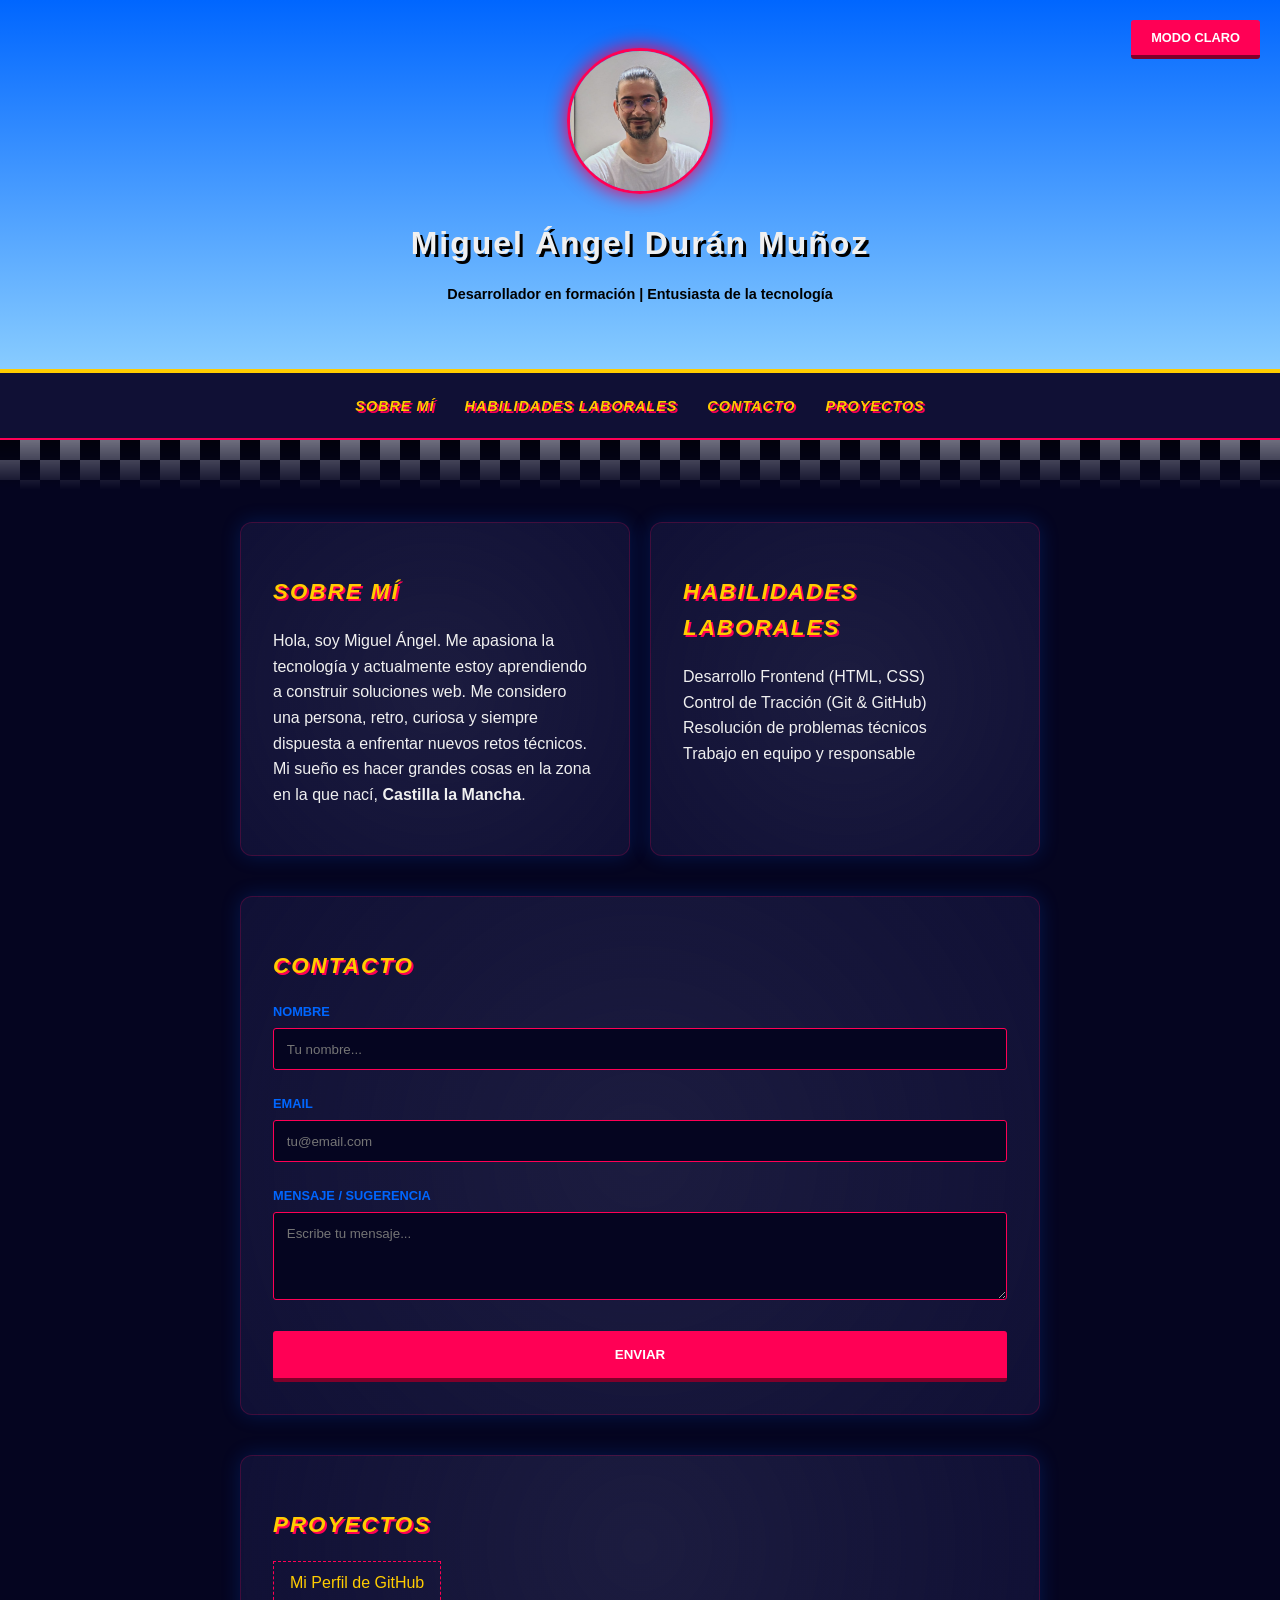
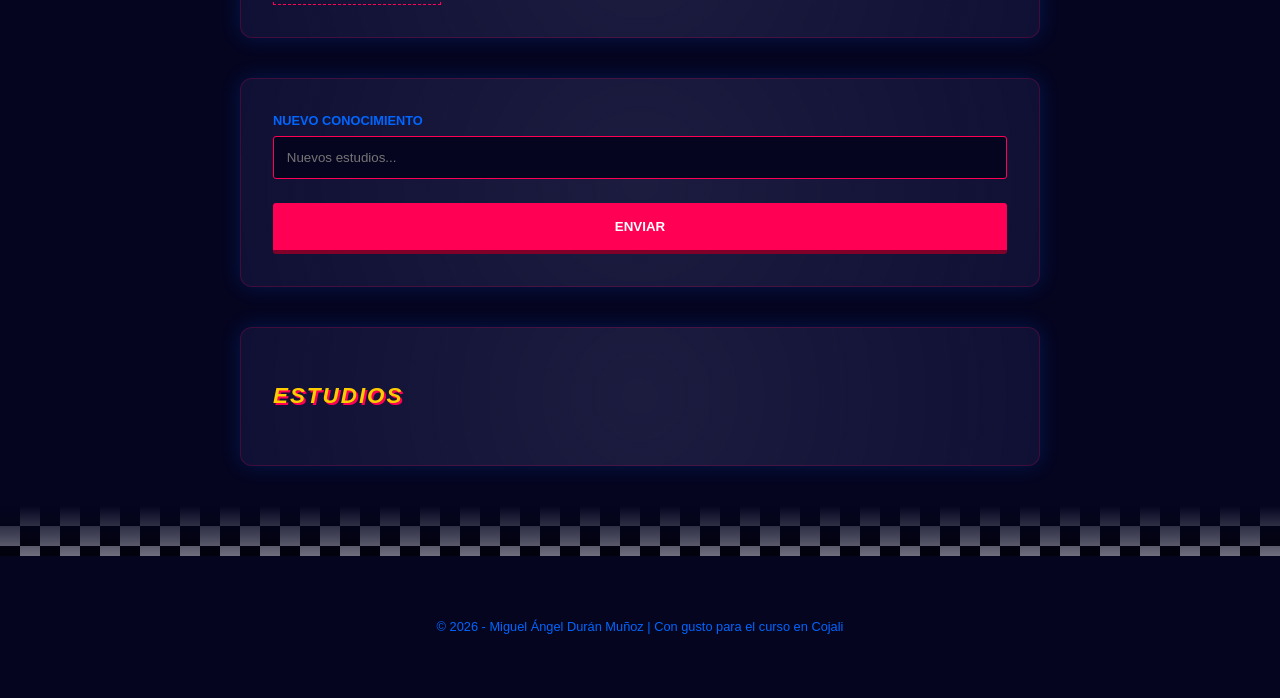
==== commit 38365957: "Implementación en js sección estudios + form en html" ====
--- a/index.html
+++ b/index.html
@@ -77,6 +77,22 @@
             <h2>Proyectos</h2>
             <a href="https://github.com/madzorca/mi-portfolio-html" target="_blank" class="github-link">Mi Perfil de GitHub</a>
         </section>
+
+        <section>
+            <form id="nuevo-conocimiento">
+                <div class="form-group">
+                    <label for="new-item">Nuevo conocimiento</label>
+                    <input type="text" id="new-item" class="new-item" name="new-item" placeholder="Nuevos estudios..." required>
+                </div>
+                <button>
+        Enviar
+        </button>
+            </form>
+        </section>
+
+        <section id="estudios" class="estudios">
+            <h2>Estudios</h2>
+        </section>        
     </main>
 
     <div class="bandera-cuadros-abajo"></div>
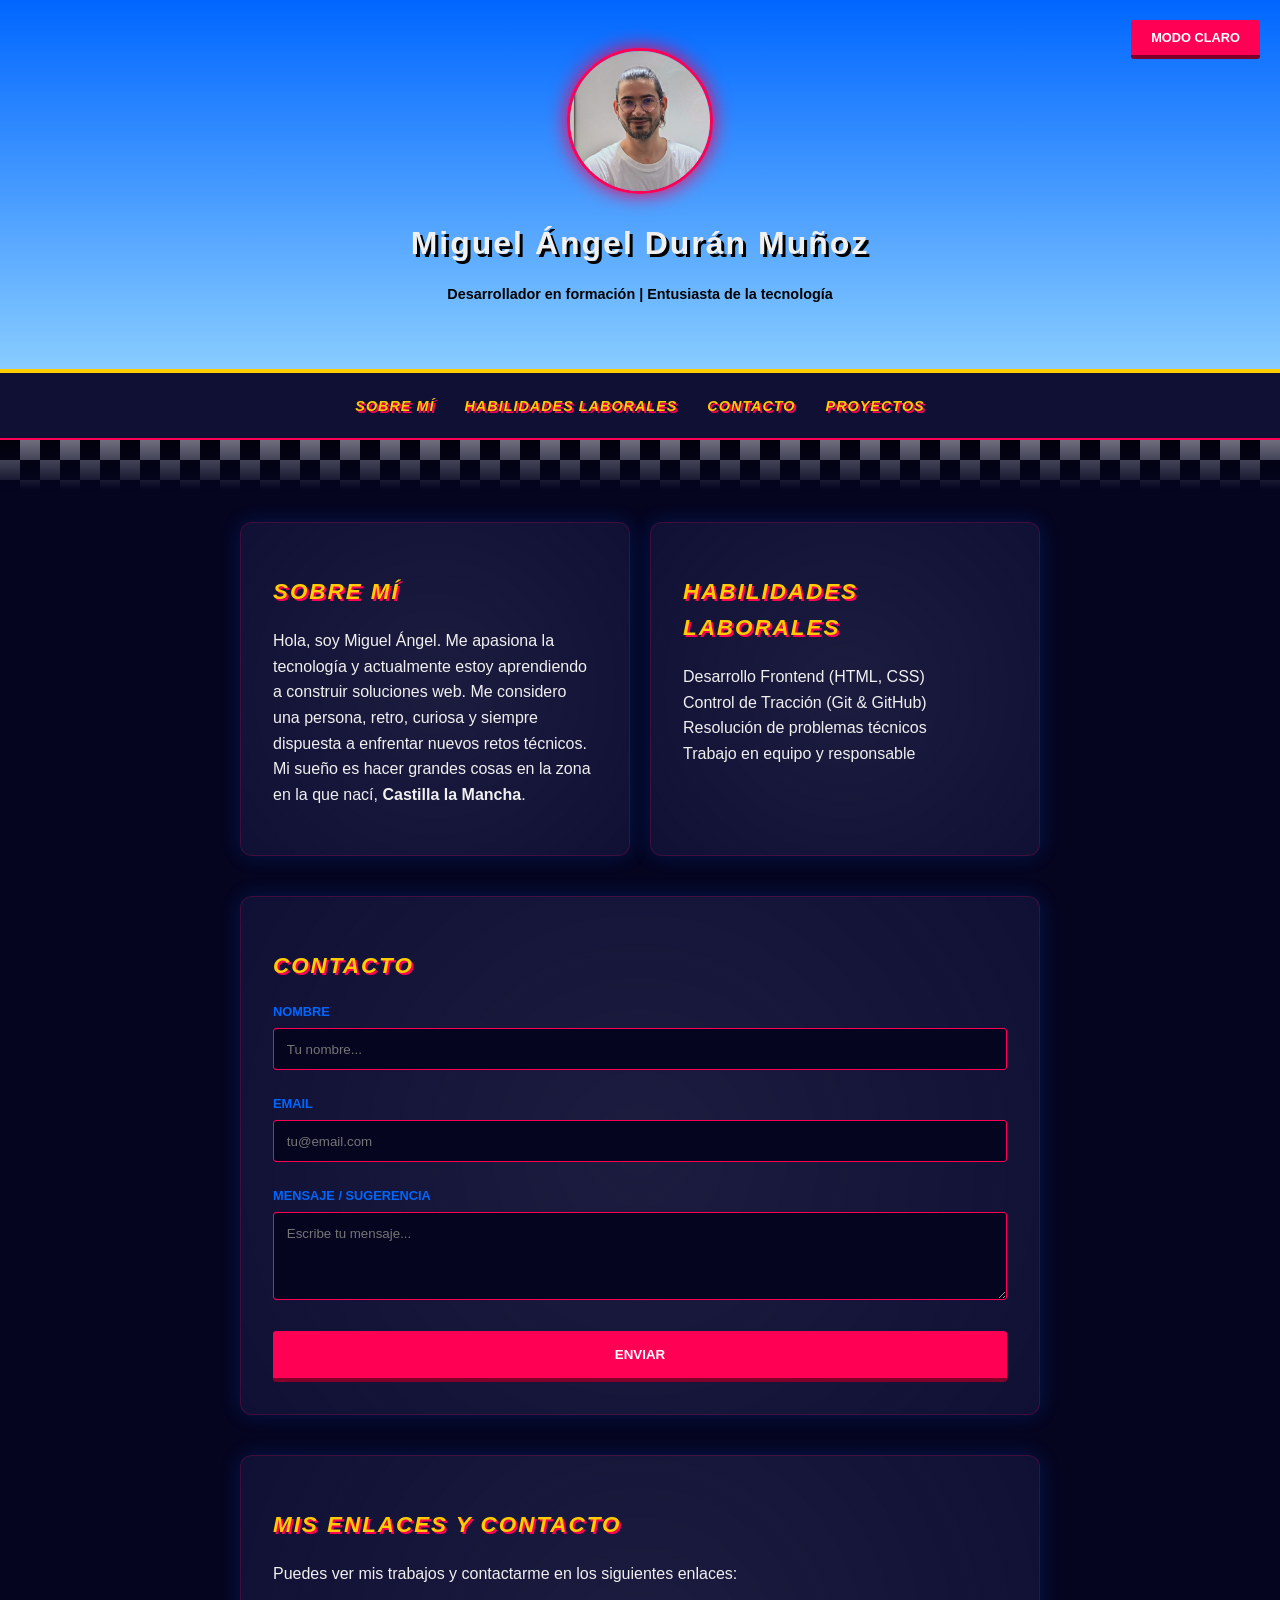
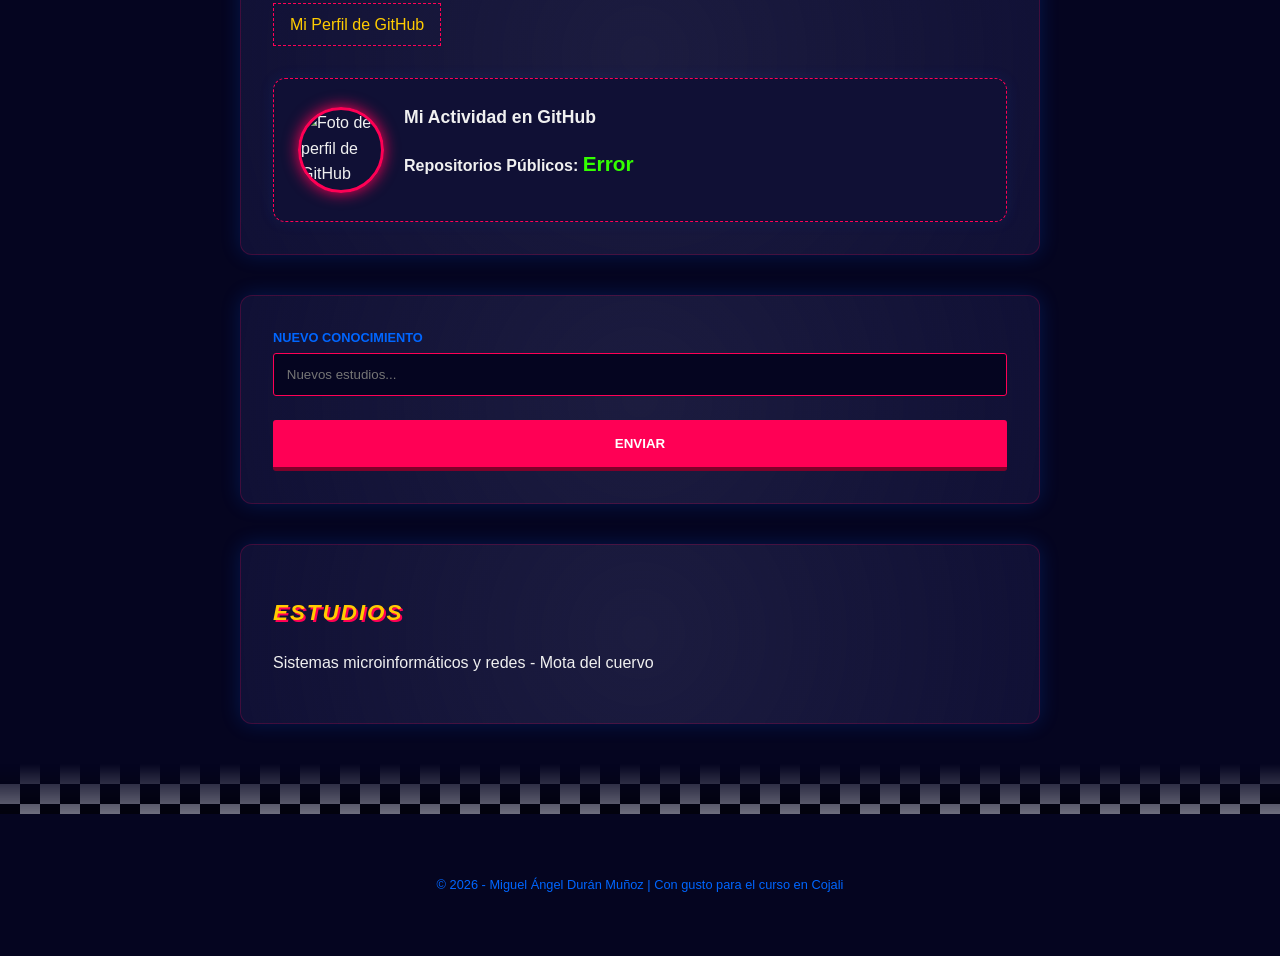
==== commit aceea375: "Integración de tarjeta dinamica con la API de Github" ====
--- a/index.html
+++ b/index.html
@@ -73,10 +73,22 @@
             </form>
         </section>
 
-        <section class="proyectos" id="proyectos">
-            <h2>Proyectos</h2>
-            <a href="https://github.com/madzorca/mi-portfolio-html" target="_blank" class="github-link">Mi Perfil de GitHub</a>
+        <section id="proyectos">
+            <h2>Mis Enlaces y Contacto</h2>
+                <p>Puedes ver mis trabajos y contactarme en los siguientes enlaces:</p>
+                    <ul>
+                        <li><a class="github-link" href="https://github.com/madzorca" target="_blank">Mi Perfil de GitHub</a></li>
+                    </ul>
+
+            <div id="github-api-profile" class="github-card">
+                <img id="avatar" alt="Foto de perfil de GitHub">
+                <div class="github-info">
+                    <h3>Mi Actividad en GitHub</h3>
+                    <p><strong>Repositorios Públicos:</strong> <span id="repos">Cargando...</span></p>
+                </div>
+            </div>
         </section>
+
 
         <section>
             <form id="nuevo-conocimiento">
@@ -92,6 +104,9 @@
 
         <section id="estudios" class="estudios">
             <h2>Estudios</h2>
+                <ul>
+                    <li>Sistemas microinformáticos y redes - Mota del cuervo</li>
+                </ul>
         </section>        
     </main>
 
--- a/css/style.css
+++ b/css/style.css
@@ -246,6 +246,46 @@
     mask-image: linear-gradient(to top, black, transparent);
     margin-top: 20px;
 }
+/*Reglas para la api github*/
+/* --- Tarjeta Dinámica de GitHub --- */
+.github-card {
+    background: var(--tarjeta);
+    padding: 1.5rem;
+    border-radius: 12px;
+    display: flex;
+    align-items: center;
+    gap: 20px;
+    margin-top: 2rem;
+    border: 1px dashed var(--accent-color);
+    box-shadow: 0 0 15px rgba(0, 102, 255, 0.1);
+    transition: all 0.3s ease;
+}
+
+#avatar {
+    width: 80px;
+    height: 80px;
+    border-radius: 50%;
+    border: 3px solid var(--accent-color);
+    box-shadow: 0 0 15px var(--accent-color);
+    object-fit: cover;
+}
+
+.github-info h3 {
+    margin: 0 0 0.5rem 0;
+    color: var(--text-color);
+    font-size: 1.1rem;
+}
+
+#repos {
+    color: var(--verde-neon);
+    font-weight: bold;
+    font-size: 1.3rem;
+}
+
+/* Ajuste para el modo claro */
+body.light-mode #repos {
+    color: var(--azul-sega);
+}
 
 /* RESPONSIVE: Si se ve en un móvil, se ponen una debajo de otra */
 @media (max-width: 770px) {
